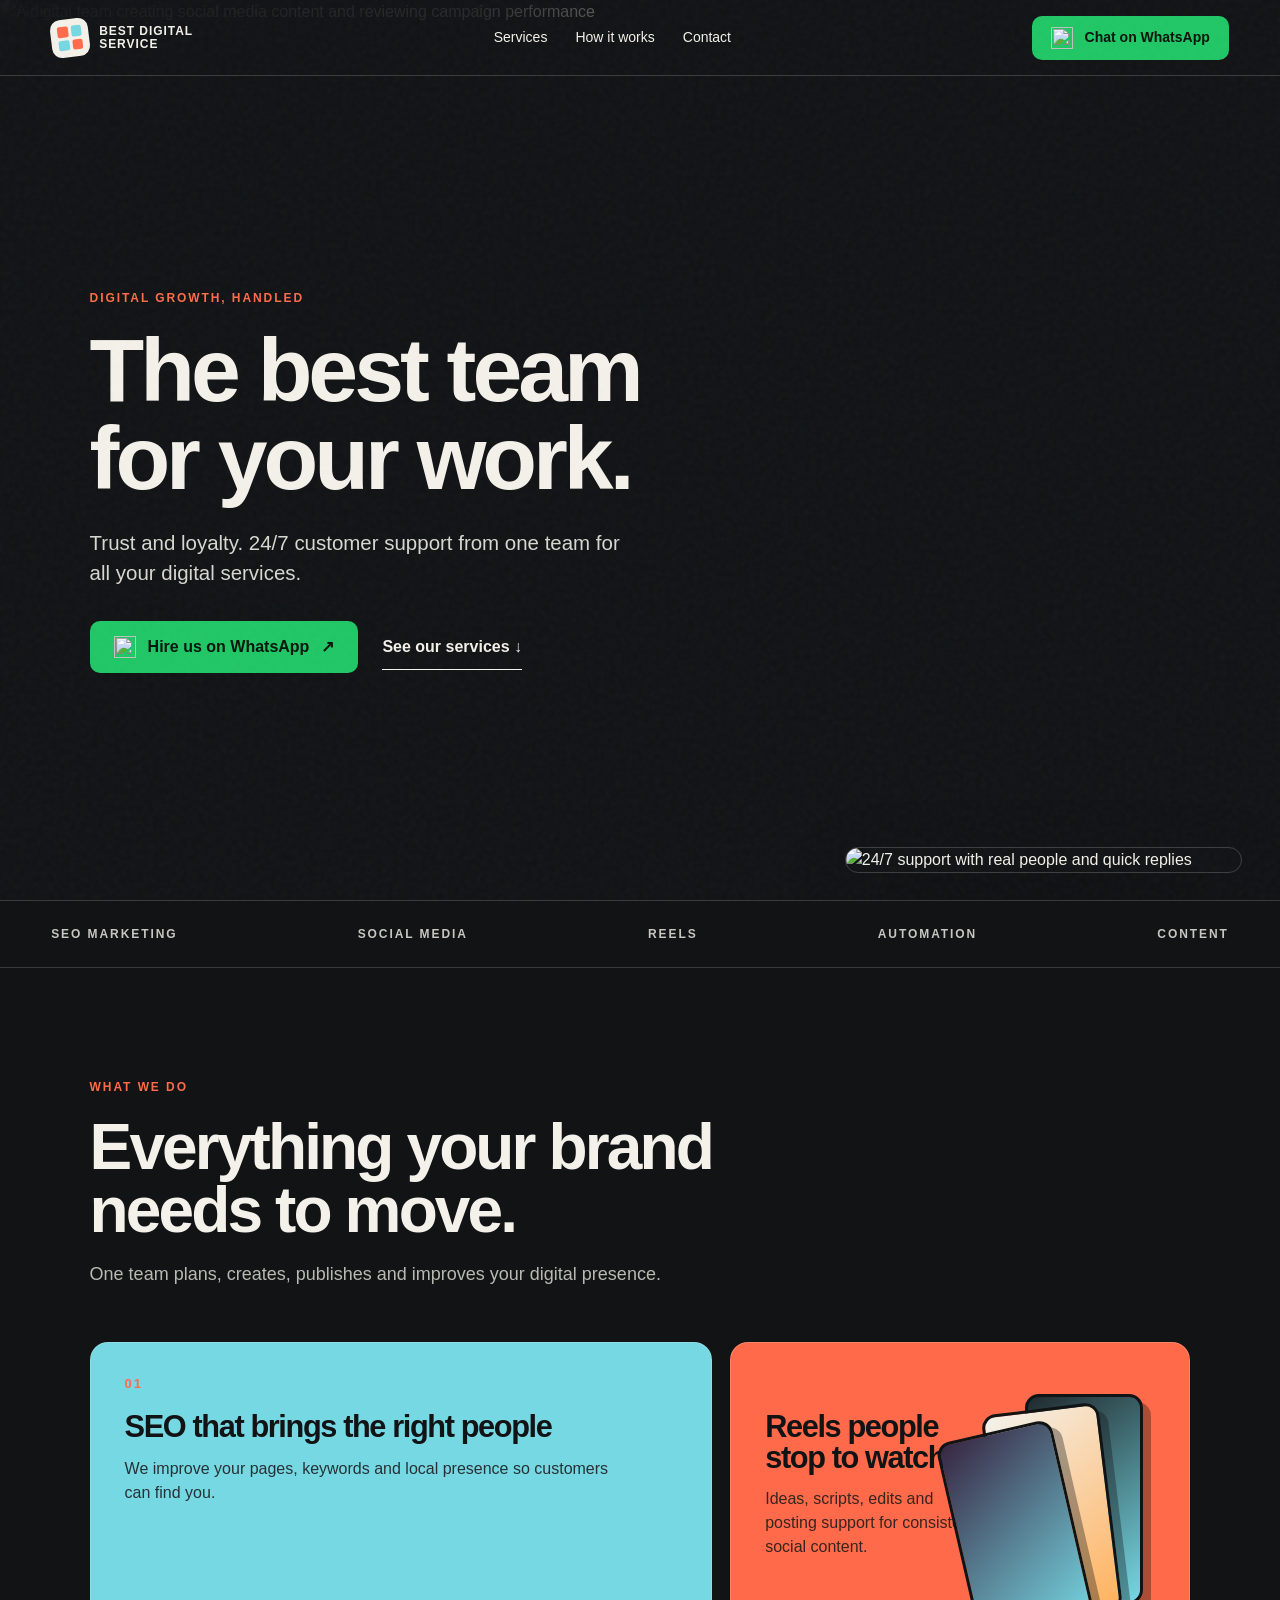
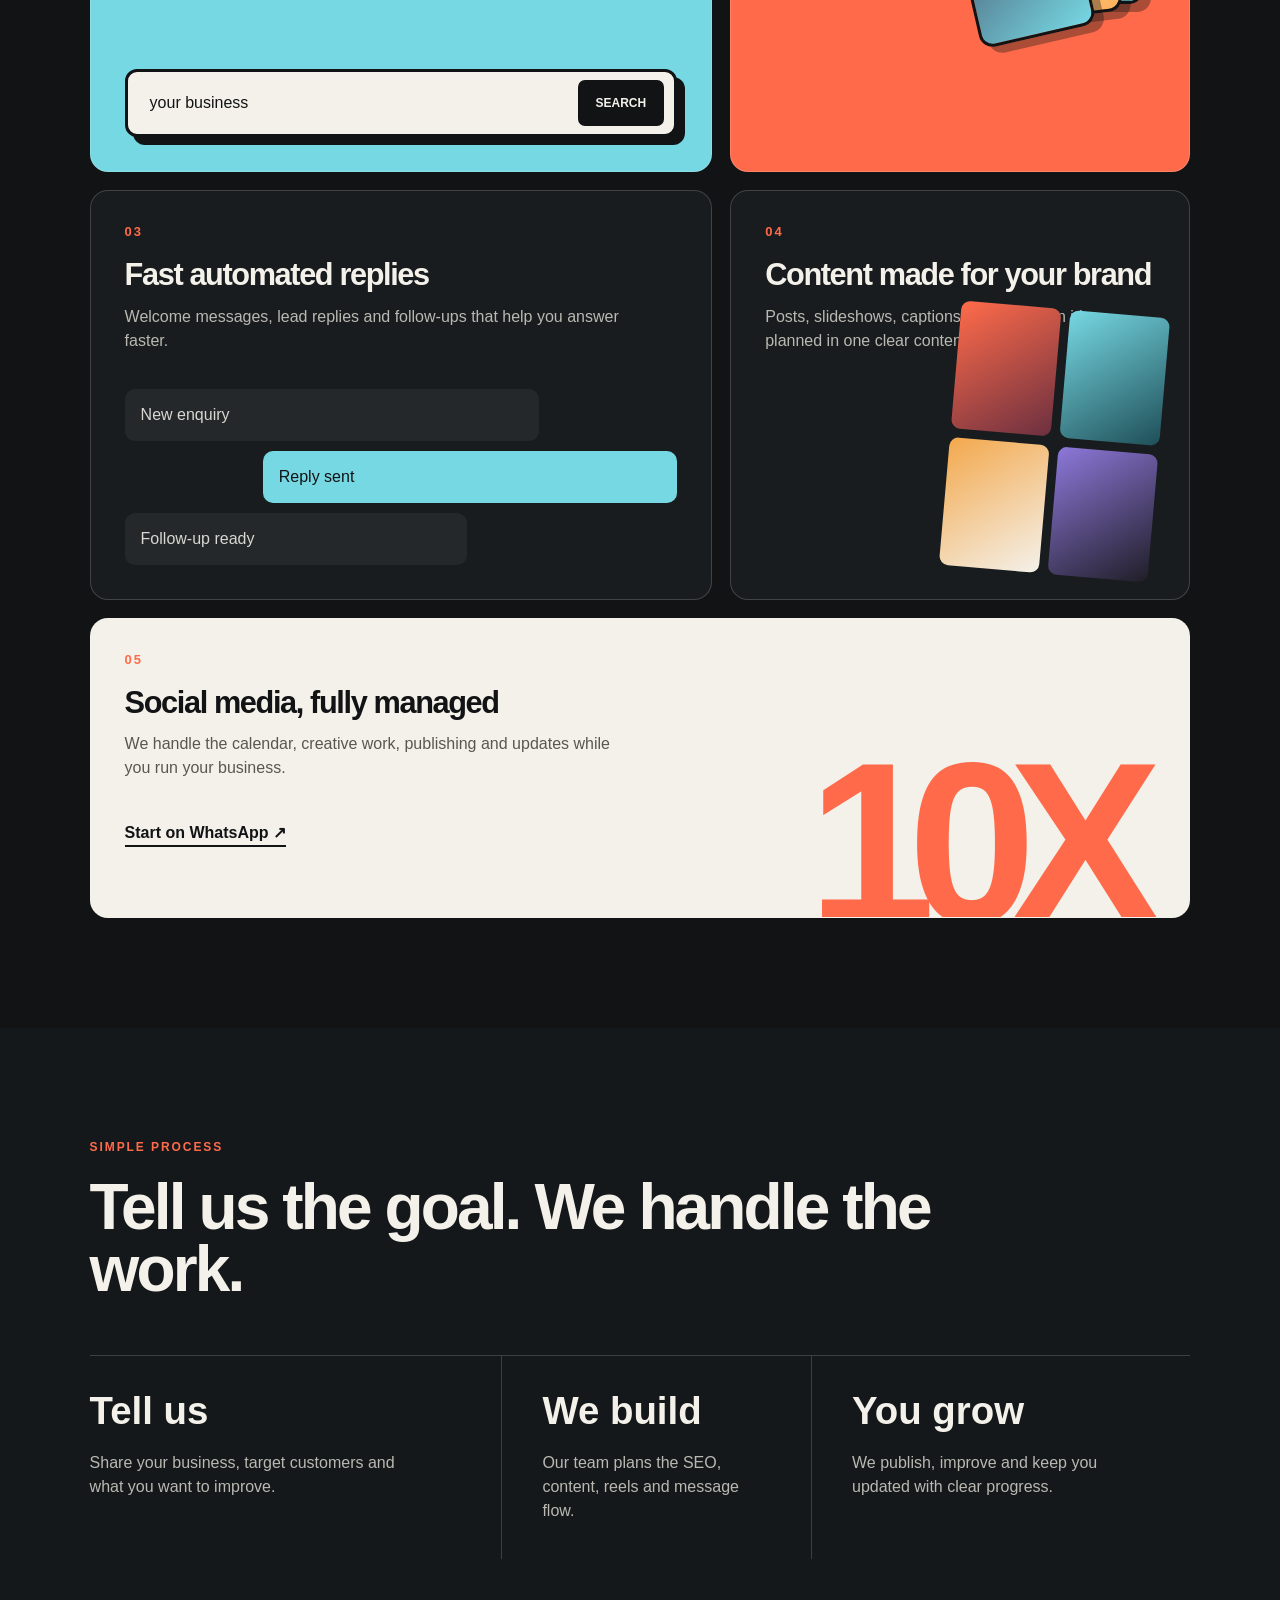
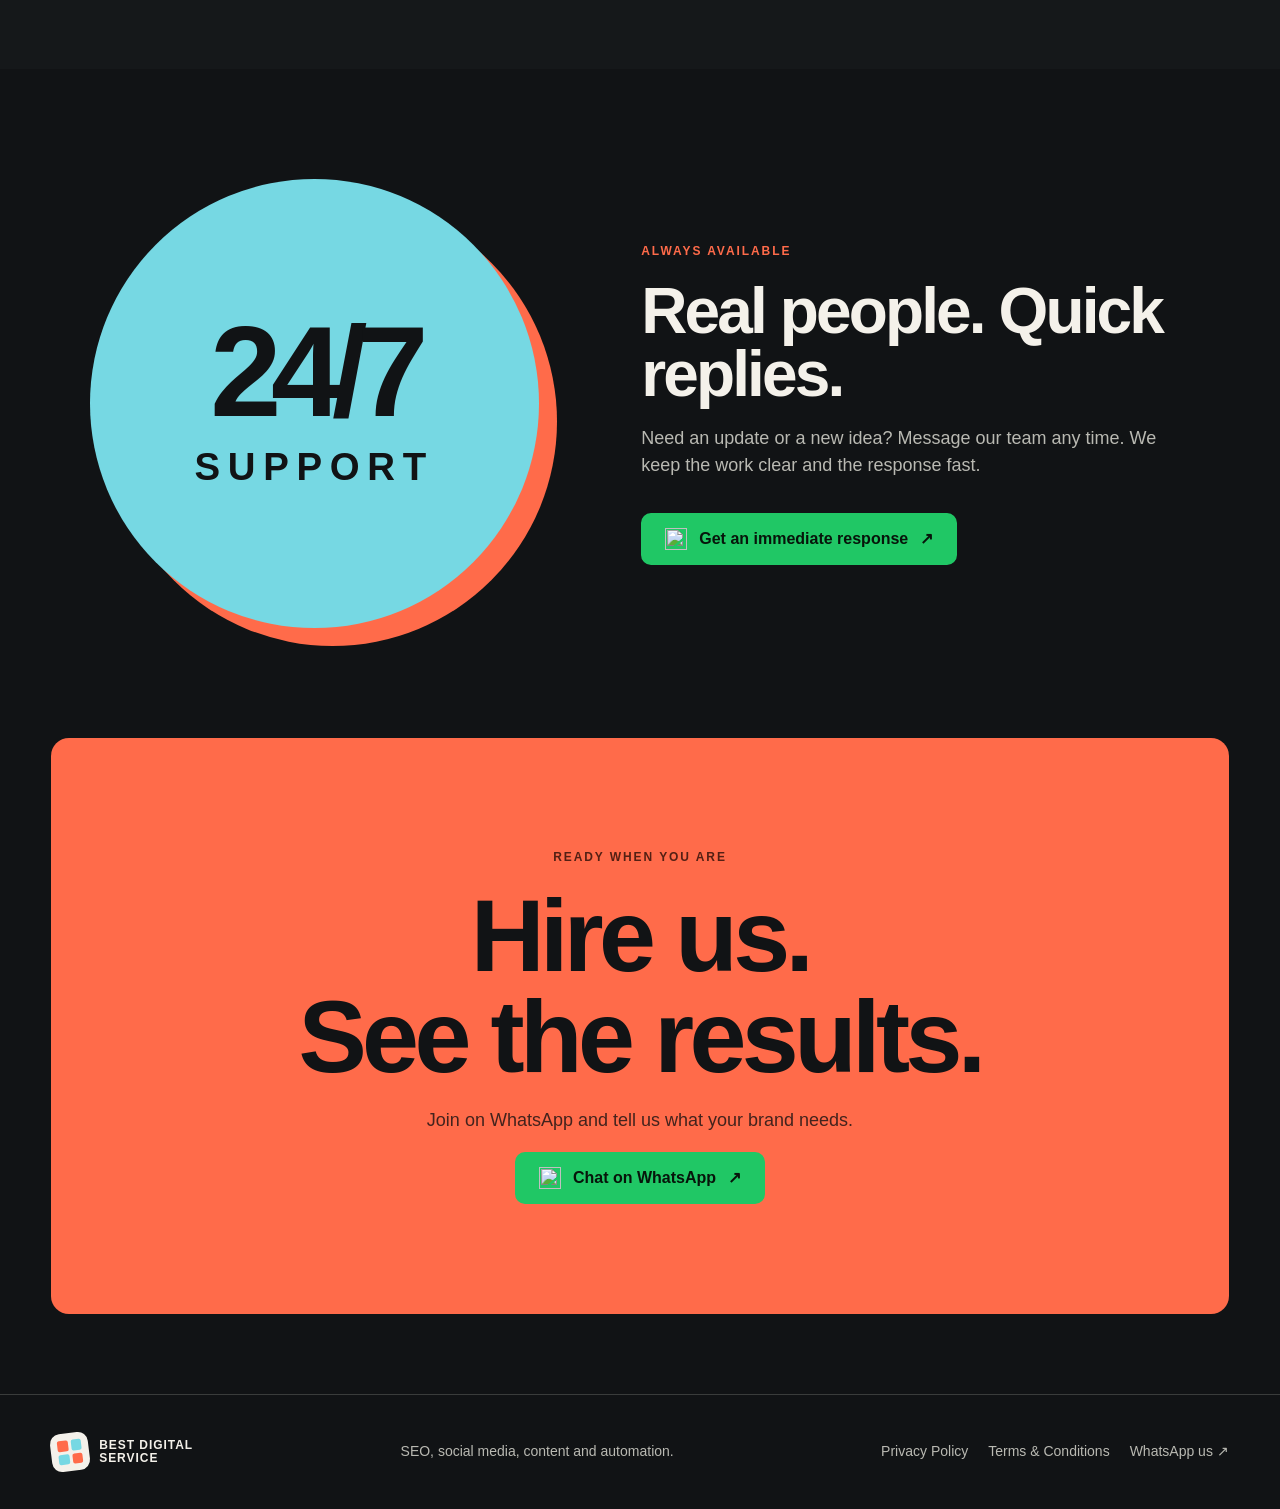
==== index.html @ 4e2afbb0 "Add files via upload" ====
<!doctype html>
<html lang="en">
<head>
  <!-- Google tag for bestdigitalsolution.shop -->
  <script async src="https://www.googletagmanager.com/gtag/js?id=AW-18480201971"></script>
  <script>
    window.dataLayer = window.dataLayer || [];
    function gtag(){dataLayer.push(arguments);}
    gtag('js', new Date());
    gtag('config', 'AW-18480201971');
  </script>
  <script src="tracking.js?v=2"></script>
  <meta charset="utf-8">
  <meta name="viewport" content="width=device-width,initial-scale=1">
  <meta name="description" content="SEO, social media, reels, content and automated messages managed by one reliable digital team.">
  <meta name="theme-color" content="#111315">
  <title>Best Digital Service | SEO, Social Media & Content</title>
  <link rel="preload" href="assets/team-studio.jpg" as="image">
  <link rel="stylesheet" href="styles.css">
</head>
<body>
  <a class="skip-link" href="#main">Skip to content</a>
  <header class="site-header">
    <a class="brand" href="#top" aria-label="Best Digital Service home">
      <span class="brand-mark" aria-hidden="true"><i></i><i></i><i></i><i></i></span>
      <span>BEST DIGITAL<br>SERVICE</span>
    </a>
    <nav aria-label="Main navigation">
      <a href="#services">Services</a>
      <a href="#process">How it works</a>
      <a href="#contact">Contact</a>
    </nav>
    <a class="button whatsapp button-small" href="https://wa.link/mahadev2" target="_blank" rel="noopener" onclick="gtag_report_conversion()"><img src="assets/whatsapp.svg" alt=""> Chat on WhatsApp</a>
  </header>

  <main id="main">
    <section class="hero" id="top">
      <img class="hero-photo" src="assets/team-studio.jpg" alt="A digital team creating social media content and reviewing campaign performance">
      <div class="hero-shade" aria-hidden="true"></div>
      <div class="hero-copy">
        <p class="eyebrow">Digital growth, handled</p>
        <h1>The best team<br>for your work.</h1>
        <p>Trust and loyalty. 24/7 customer support from one team for all your digital services.</p>
        <div class="hero-actions">
          <a class="button whatsapp" href="https://wa.link/mahadev2" target="_blank" rel="noopener" onclick="gtag_report_conversion()"><img src="assets/whatsapp.svg" alt=""> Hire us on WhatsApp <span aria-hidden="true">↗</span></a>
          <a class="text-link" href="#services">See our services <span aria-hidden="true">↓</span></a>
        </div>
      </div>
      <img class="support-preview" src="assets/support-front.jpg" alt="24/7 support with real people and quick replies">
    </section>

    <section class="service-index" aria-label="Our main services">
      <span>SEO MARKETING</span>
      <span>SOCIAL MEDIA</span>
      <span>REELS</span>
      <span>AUTOMATION</span>
      <span>CONTENT</span>
    </section>

    <section class="section services" id="services">
      <div class="section-title">
        <p class="eyebrow">What we do</p>
        <h2>Everything your brand needs to move.</h2>
        <p>One team plans, creates, publishes and improves your digital presence.</p>
      </div>
      <div class="service-grid">
        <article class="tile tile-seo reveal">
          <div class="tile-num">01</div>
          <h3>SEO that brings the right people</h3>
          <p>We improve your pages, keywords and local presence so customers can find you.</p>
          <div class="search-visual" aria-hidden="true">
            <span>your business</span><b>SEARCH</b>
          </div>
        </article>
        <article class="tile tile-reels reveal">
          <div class="tile-copy">
            <div class="tile-num">02</div>
            <h3>Reels people stop to watch</h3>
            <p>Ideas, scripts, edits and posting support for consistent social content.</p>
          </div>
          <div class="reel-stack" aria-hidden="true"><i></i><i></i><i></i></div>
        </article>
        <article class="tile tile-auto reveal">
          <div class="tile-num">03</div>
          <h3>Fast automated replies</h3>
          <p>Welcome messages, lead replies and follow-ups that help you answer faster.</p>
          <div class="chat-visual" aria-hidden="true">
            <span>New enquiry</span><span>Reply sent</span><span>Follow-up ready</span>
          </div>
        </article>
        <article class="tile tile-content reveal">
          <div class="tile-num">04</div>
          <h3>Content made for your brand</h3>
          <p>Posts, slideshows, captions and campaign ideas, planned in one clear content system.</p>
          <div class="poster-grid" aria-hidden="true"><span></span><span></span><span></span><span></span></div>
        </article>
        <article class="tile tile-social reveal">
          <div class="tile-num">05</div>
          <h3>Social media, fully managed</h3>
          <p>We handle the calendar, creative work, publishing and updates while you run your business.</p>
          <a class="tile-link" href="https://wa.link/mahadev2" target="_blank" rel="noopener" onclick="gtag_report_conversion()">Start on WhatsApp ↗</a>
        </article>
      </div>
    </section>

    <section class="section process" id="process">
      <div class="section-title compact">
        <p class="eyebrow">Simple process</p>
        <h2>Tell us the goal. We handle the work.</h2>
      </div>
      <div class="steps">
        <article><strong>Tell us</strong><p>Share your business, target customers and what you want to improve.</p></article>
        <article><strong>We build</strong><p>Our team plans the SEO, content, reels and message flow.</p></article>
        <article><strong>You grow</strong><p>We publish, improve and keep you updated with clear progress.</p></article>
      </div>
    </section>

    <section class="section support">
      <div class="support-visual" aria-hidden="true">
        <span class="support-big">24/7</span>
        <span class="support-line">SUPPORT</span>
      </div>
      <div class="support-copy">
        <p class="eyebrow">Always available</p>
        <h2>Real people. Quick replies.</h2>
        <p>Need an update or a new idea? Message our team any time. We keep the work clear and the response fast.</p>
        <a class="button whatsapp" href="https://wa.link/mahadev2" target="_blank" rel="noopener" onclick="gtag_report_conversion()"><img src="assets/whatsapp.svg" alt=""> Get an immediate response <span aria-hidden="true">↗</span></a>
      </div>
    </section>

    <section class="section final-cta" id="contact">
      <p class="eyebrow">Ready when you are</p>
      <h2>Hire us.<br>See the results.</h2>
      <p>Join on WhatsApp and tell us what your brand needs.</p>
      <a class="button whatsapp" href="https://wa.link/mahadev2" target="_blank" rel="noopener" onclick="gtag_report_conversion()"><img src="assets/whatsapp.svg" alt=""> Chat on WhatsApp <span aria-hidden="true">↗</span></a>
    </section>
  </main>

  <footer>
    <a class="brand" href="#top"><span class="brand-mark" aria-hidden="true"><i></i><i></i><i></i><i></i></span><span>BEST DIGITAL<br>SERVICE</span></a>
    <p>SEO, social media, content and automation.</p>
    <div class="legal-links"><a href="privacy.html">Privacy Policy</a><a href="terms.html">Terms & Conditions</a><a href="https://wa.link/mahadev2" target="_blank" rel="noopener" onclick="gtag_report_conversion()">WhatsApp us ↗</a></div>
  </footer>
  <a class="mobile-whatsapp" href="https://wa.link/mahadev2" target="_blank" rel="noopener" onclick="gtag_report_conversion()"><img src="assets/whatsapp.svg" alt=""> Chat on WhatsApp <span aria-hidden="true">↗</span></a>
  <script src="script.js"></script>
</body>
</html>
---- styles.css ----
:root{--ink:#111315;--ink-2:#191c1f;--paper:#f4f1ea;--muted:#b9b9b2;--coral:#ff6b4a;--cyan:#76d8e3;--line:rgba(244,241,234,.18);--radius:18px;--shadow:0 24px 70px rgba(0,0,0,.22)}
*{box-sizing:border-box}
html{scroll-behavior:smooth}
body{margin:0;background:var(--ink);color:var(--paper);font-family:"Segoe UI",Arial,sans-serif;font-size:16px;line-height:1.5}
body:before{content:"";position:fixed;inset:0;pointer-events:none;z-index:9;opacity:.035;background-image:url("data:image/svg+xml,%3Csvg viewBox='0 0 180 180' xmlns='http://www.w3.org/2000/svg'%3E%3Cfilter id='n'%3E%3CfeTurbulence type='fractalNoise' baseFrequency='.9' numOctaves='2' stitchTiles='stitch'/%3E%3C/filter%3E%3Crect width='100%25' height='100%25' filter='url(%23n)'/%3E%3C/svg%3E")}
a{color:inherit;text-decoration:none}
.skip-link{position:fixed;left:16px;top:-60px;background:var(--paper);color:var(--ink);padding:12px 16px;z-index:20}.skip-link:focus{top:12px}
.site-header{height:76px;display:flex;align-items:center;justify-content:space-between;gap:32px;padding:0 4vw;border-bottom:1px solid var(--line);position:absolute;z-index:5;width:100%}
.brand{display:flex;align-items:center;gap:10px;font-weight:800;font-size:12px;line-height:1.05;letter-spacing:.08em}
.brand-mark{display:grid;grid-template-columns:repeat(2,1fr);gap:3px;width:38px;height:38px;padding:7px;background:var(--paper);border-radius:10px;transform:rotate(-7deg)}
.brand-mark i{display:block;border-radius:2px;background:var(--coral)}.brand-mark i:nth-child(2),.brand-mark i:nth-child(3){background:var(--cyan)}
nav{display:flex;gap:28px;font-size:14px}nav a,footer>a{transition:color .2s ease}nav a:hover,footer>a:hover{color:var(--coral)}
.button{display:inline-flex;align-items:center;justify-content:center;gap:12px;min-height:52px;padding:0 22px;background:var(--coral);color:var(--ink);border:2px solid var(--coral);border-radius:10px;font-weight:800;transition:transform .2s ease,background .2s ease;cursor:pointer}
.button:hover{transform:translateY(-2px);background:#ff8065}.button:focus-visible,a:focus-visible{outline:3px solid var(--cyan);outline-offset:4px}
.button img,.mobile-whatsapp img{width:22px;height:22px}.button.whatsapp{background:#20c765;border-color:#20c765;color:#07150b}.button.whatsapp:hover{background:#2bd873}
.button-small{min-height:44px;padding:0 17px;font-size:14px}
.hero{position:relative;min-height:100dvh;display:grid;align-items:center;overflow:hidden}
.hero-photo{position:absolute;inset:0;width:100%;height:100%;object-fit:cover;object-position:center}
.hero-shade{position:absolute;inset:0;background:linear-gradient(90deg,rgba(17,19,21,.98) 0%,rgba(17,19,21,.9) 37%,rgba(17,19,21,.16) 72%),linear-gradient(0deg,rgba(17,19,21,.68),transparent 45%)}
.hero-copy{position:relative;z-index:2;width:min(650px,53vw);padding:132px 0 70px 7vw}
.eyebrow{margin:0 0 20px;text-transform:uppercase;letter-spacing:.16em;font-size:12px;font-weight:800;color:var(--coral)}
h1,h2,h3,p{margin-top:0}h1,h2,h3{font-family:"Arial Black","Segoe UI",sans-serif;letter-spacing:-.045em;line-height:.98}
h1{font-size:clamp(3.15rem,7vw,7.2rem);margin-bottom:25px}
.hero-copy>p:not(.eyebrow){max-width:540px;color:#d8d7d1;font-size:clamp(1.05rem,1.6vw,1.3rem);margin-bottom:32px}
.hero-actions{display:flex;align-items:center;gap:24px}.text-link{font-weight:700;border-bottom:1px solid currentColor;padding:10px 0}
.support-preview{position:absolute;z-index:3;right:3vw;bottom:3vh;width:min(420px,31vw);border:1px solid rgba(255,255,255,.18);border-radius:16px;box-shadow:var(--shadow)}
.service-index{display:flex;justify-content:space-between;gap:24px;padding:24px 4vw;border-block:1px solid var(--line);color:#c8c6c0;font-size:12px;letter-spacing:.16em;font-weight:800;overflow:auto}
.section{padding:110px 7vw}.section-title{max-width:720px;margin-bottom:54px}.section-title h2,.support h2,.final-cta h2{font-size:clamp(2.4rem,5vw,5.5rem);margin-bottom:20px}.section-title>p:last-child,.support-copy>p:not(.eyebrow),.final-cta>p:not(.eyebrow){color:var(--muted);font-size:18px;max-width:610px}
.service-grid{display:grid;grid-template-columns:1.15fr .85fr;gap:18px}
.tile{position:relative;overflow:hidden;min-height:320px;padding:34px;background:var(--ink-2);border:1px solid var(--line);border-radius:var(--radius)}
.tile h3{font-size:clamp(1.55rem,2.4vw,2.65rem);max-width:550px;margin:22px 0 14px}.tile p{max-width:500px;color:var(--muted)}.tile-num{font:800 13px/1 Arial;letter-spacing:.15em;color:var(--coral)}
.tile-seo{min-height:430px;background:var(--cyan);color:var(--ink)}.tile-seo p{color:#273135}.tile-reels{background:var(--coral);color:var(--ink);display:grid;grid-template-columns:1fr .8fr}.tile-reels p{color:#39241f}
.tile-auto{grid-column:span 1}.tile-content{min-height:390px}.tile-social{grid-column:1/-1;min-height:300px;background:var(--paper);color:var(--ink);padding-right:40%}.tile-social p{color:#575752}
.search-visual{position:absolute;left:34px;right:34px;bottom:34px;background:var(--paper);border:3px solid var(--ink);border-radius:12px;min-height:68px;display:flex;align-items:center;justify-content:space-between;padding:0 10px 0 22px;box-shadow:8px 8px 0 var(--ink)}.search-visual b{background:var(--ink);color:var(--paper);padding:14px 18px;border-radius:7px;font-size:12px}
.reel-stack{position:relative;min-height:260px}.reel-stack i{position:absolute;width:118px;height:210px;right:12px;top:17px;border-radius:14px;border:3px solid var(--ink);background:linear-gradient(145deg,#202a2e,#76d8e3);box-shadow:8px 8px 0 rgba(17,19,21,.35)}.reel-stack i:nth-child(2){transform:translate(-32px,14px) rotate(-7deg);background:linear-gradient(145deg,#f4f1ea,#ffb15c)}.reel-stack i:nth-child(3){transform:translate(-68px,35px) rotate(-13deg);background:linear-gradient(145deg,#382642,#76d8e3)}
.chat-visual{display:flex;flex-direction:column;gap:10px;margin-top:36px}.chat-visual span{padding:14px 16px;border-radius:10px;background:#24282b;width:75%;color:#d8d7d1}.chat-visual span:nth-child(2){margin-left:auto;background:var(--cyan);color:var(--ink)}.chat-visual span:nth-child(3){width:62%}
.poster-grid{position:absolute;right:30px;bottom:24px;display:grid;grid-template-columns:100px 100px;gap:9px;transform:rotate(5deg)}.poster-grid span{display:block;aspect-ratio:.78;border-radius:9px;background:linear-gradient(145deg,var(--coral),#6c3040)}.poster-grid span:nth-child(2){background:linear-gradient(145deg,var(--cyan),#1f4f58)}.poster-grid span:nth-child(3){background:linear-gradient(145deg,#f3a84c,#f4f1ea)}.poster-grid span:nth-child(4){background:linear-gradient(145deg,#8d78da,#201e28)}
.tile-link{display:inline-block;margin-top:25px;font-weight:800;border-bottom:2px solid var(--ink)}.tile-social:after{content:"10X";position:absolute;right:5%;bottom:-14%;font:900 clamp(7rem,18vw,17rem)/1 Arial;color:var(--coral);letter-spacing:-.12em}
.process{background:#15181a}.compact{max-width:850px}.steps{display:grid;grid-template-columns:1.2fr .9fr 1.1fr;gap:0;border-top:1px solid var(--line)}.steps article{padding:36px 40px 20px 0;min-height:190px;border-right:1px solid var(--line)}.steps article+article{padding-left:40px}.steps article:last-child{border-right:0}.steps strong{font:800 clamp(1.7rem,3vw,3rem)/1 "Arial Black",Arial}.steps p{color:var(--muted);max-width:340px;margin-top:20px}
.support{display:grid;grid-template-columns:.9fr 1.1fr;gap:8vw;align-items:center}.support-visual{aspect-ratio:1;max-width:520px;border-radius:50%;display:grid;place-content:center;text-align:center;background:var(--cyan);color:var(--ink);box-shadow:18px 18px 0 var(--coral)}.support-big{font:900 clamp(5rem,10vw,10rem)/.8 Arial;letter-spacing:-.08em}.support-line{font:900 clamp(1.3rem,3vw,2.5rem)/1 Arial;letter-spacing:.2em;margin-top:24px}.support-copy .button{margin-top:16px}
.final-cta{margin:0 4vw 80px;border-radius:var(--radius);background:var(--coral);color:var(--ink);text-align:center}.final-cta .eyebrow{color:#542014}.final-cta h2{font-size:clamp(3.5rem,8vw,8rem)}.final-cta>p:not(.eyebrow){color:#43231d;margin-inline:auto}.button-dark{background:var(--ink);border-color:var(--ink);color:var(--paper);margin-top:16px}.button-dark:hover{background:#292d30}
footer{display:flex;align-items:center;justify-content:space-between;gap:30px;padding:38px 4vw;border-top:1px solid var(--line);color:var(--muted);font-size:14px}footer .brand{color:var(--paper)}footer p{margin:0}.legal-links{display:flex;gap:20px;align-items:center}.mobile-whatsapp{display:none}
.reveal{opacity:0;transform:translateY(22px);transition:opacity .55s cubic-bezier(.16,1,.3,1),transform .55s cubic-bezier(.16,1,.3,1)}.reveal.visible{opacity:1;transform:none}
@media(max-width:760px){
  body{padding-bottom:72px}.site-header{height:68px;padding:0 18px}.site-header nav,.site-header>.button{display:none}
  .hero{min-height:760px;align-items:end}.hero-photo{object-position:64% center}.hero-shade{background:linear-gradient(0deg,rgba(17,19,21,.98) 0%,rgba(17,19,21,.88) 50%,rgba(17,19,21,.18) 100%)}
  .hero-copy{width:100%;padding:96px 20px 262px}.hero-copy h1{font-size:clamp(3rem,14vw,4.7rem)}.hero-copy>p:not(.eyebrow){font-size:17px;max-width:360px}.hero-actions{align-items:flex-start;flex-direction:column;gap:12px}.button{width:100%}.support-preview{width:calc(100% - 40px);max-width:420px;left:20px;right:auto;bottom:24px;border-radius:12px}
  .service-index{padding-inline:20px}.section{padding:76px 20px}.section-title{margin-bottom:34px}.section-title h2,.support h2{font-size:clamp(2.4rem,11vw,3.6rem)}
  .service-grid{display:block}.tile{min-height:330px;margin-bottom:14px;padding:26px}.tile-reels{display:block}.reel-stack{margin-top:10px;min-height:220px}.reel-stack i{height:185px;width:104px}.tile-social{padding-right:26px;padding-bottom:145px}.tile-social:after{right:8%;bottom:-5%}
  .search-visual{left:24px;right:24px;bottom:26px}.poster-grid{opacity:.75}.steps{display:block}.steps article,.steps article+article{padding:28px 0;border-right:0;border-bottom:1px solid var(--line);min-height:0}.steps article:last-child{border-bottom:0}
  .support{display:flex;flex-direction:column;padding-top:40px}.support-visual{width:82%;margin-bottom:34px;box-shadow:10px 10px 0 var(--coral)}.support-copy .button{width:100%}
  .final-cta{margin:0 12px 50px;padding:64px 20px}.final-cta h2{font-size:clamp(3.4rem,16vw,5rem)}
  footer{display:block;text-align:center;padding:38px 20px}footer .brand{justify-content:center;margin-bottom:24px}footer p{margin-bottom:16px}.legal-links{flex-direction:column;gap:12px}.mobile-whatsapp{position:fixed;display:flex;gap:10px;z-index:8;bottom:10px;left:10px;right:10px;min-height:54px;align-items:center;justify-content:center;background:#20c765;color:#07160c;border-radius:10px;font-weight:900;box-shadow:0 10px 30px rgba(0,0,0,.35)}
}
@media(prefers-reduced-motion:reduce){html{scroll-behavior:auto}.reveal{opacity:1;transform:none;transition:none}.button{transition:none}}
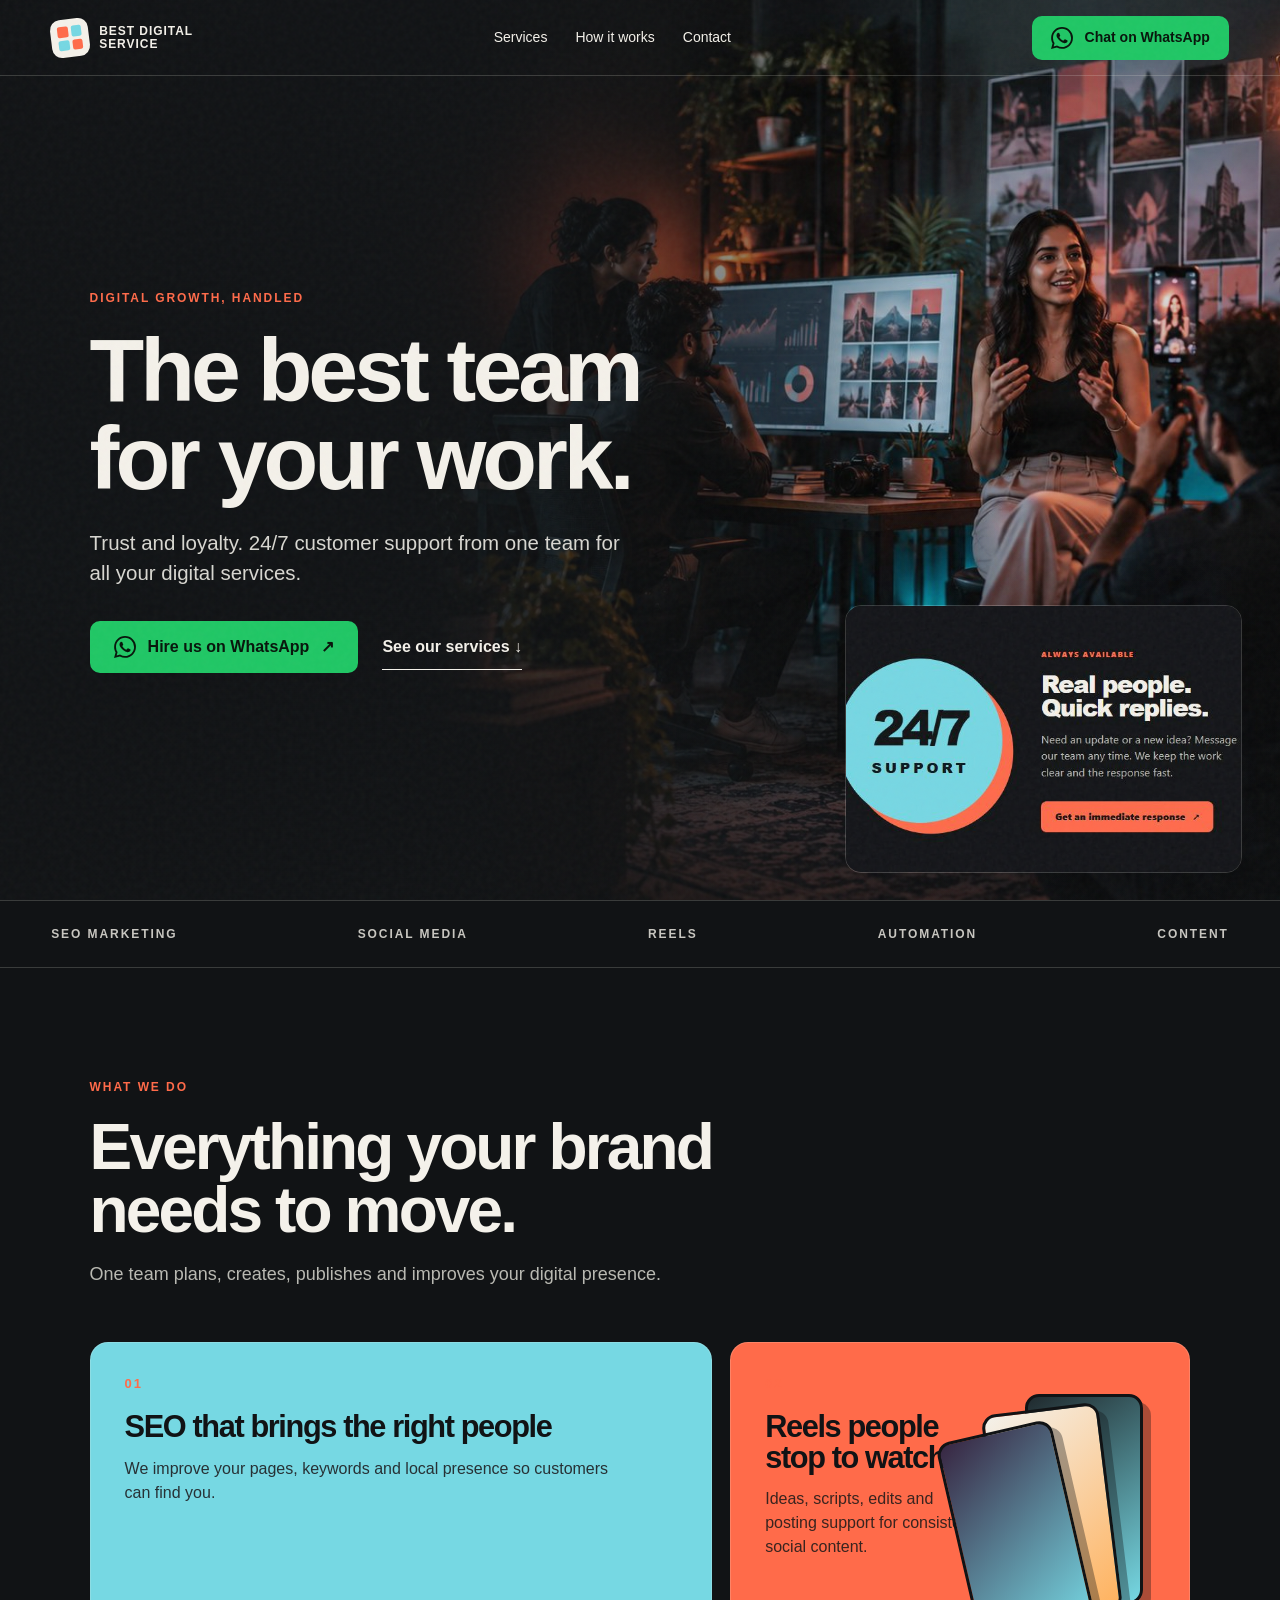
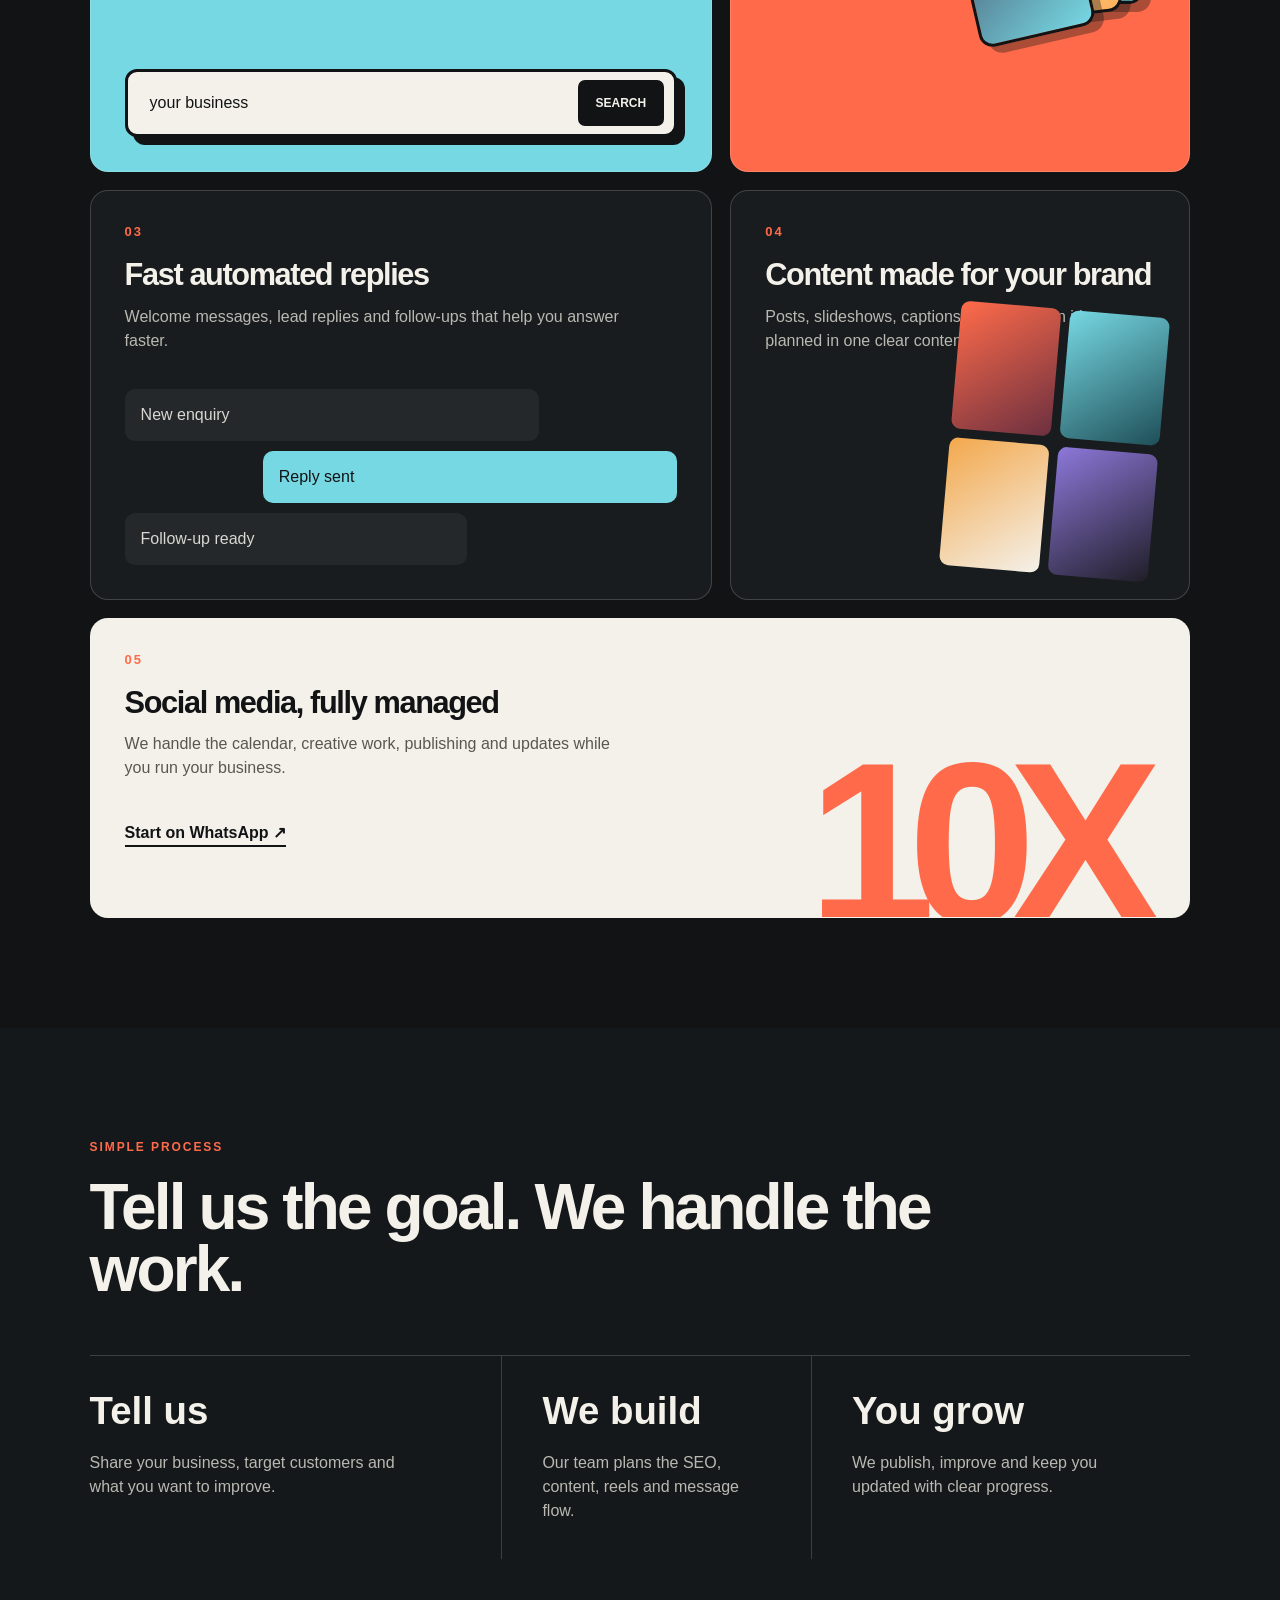
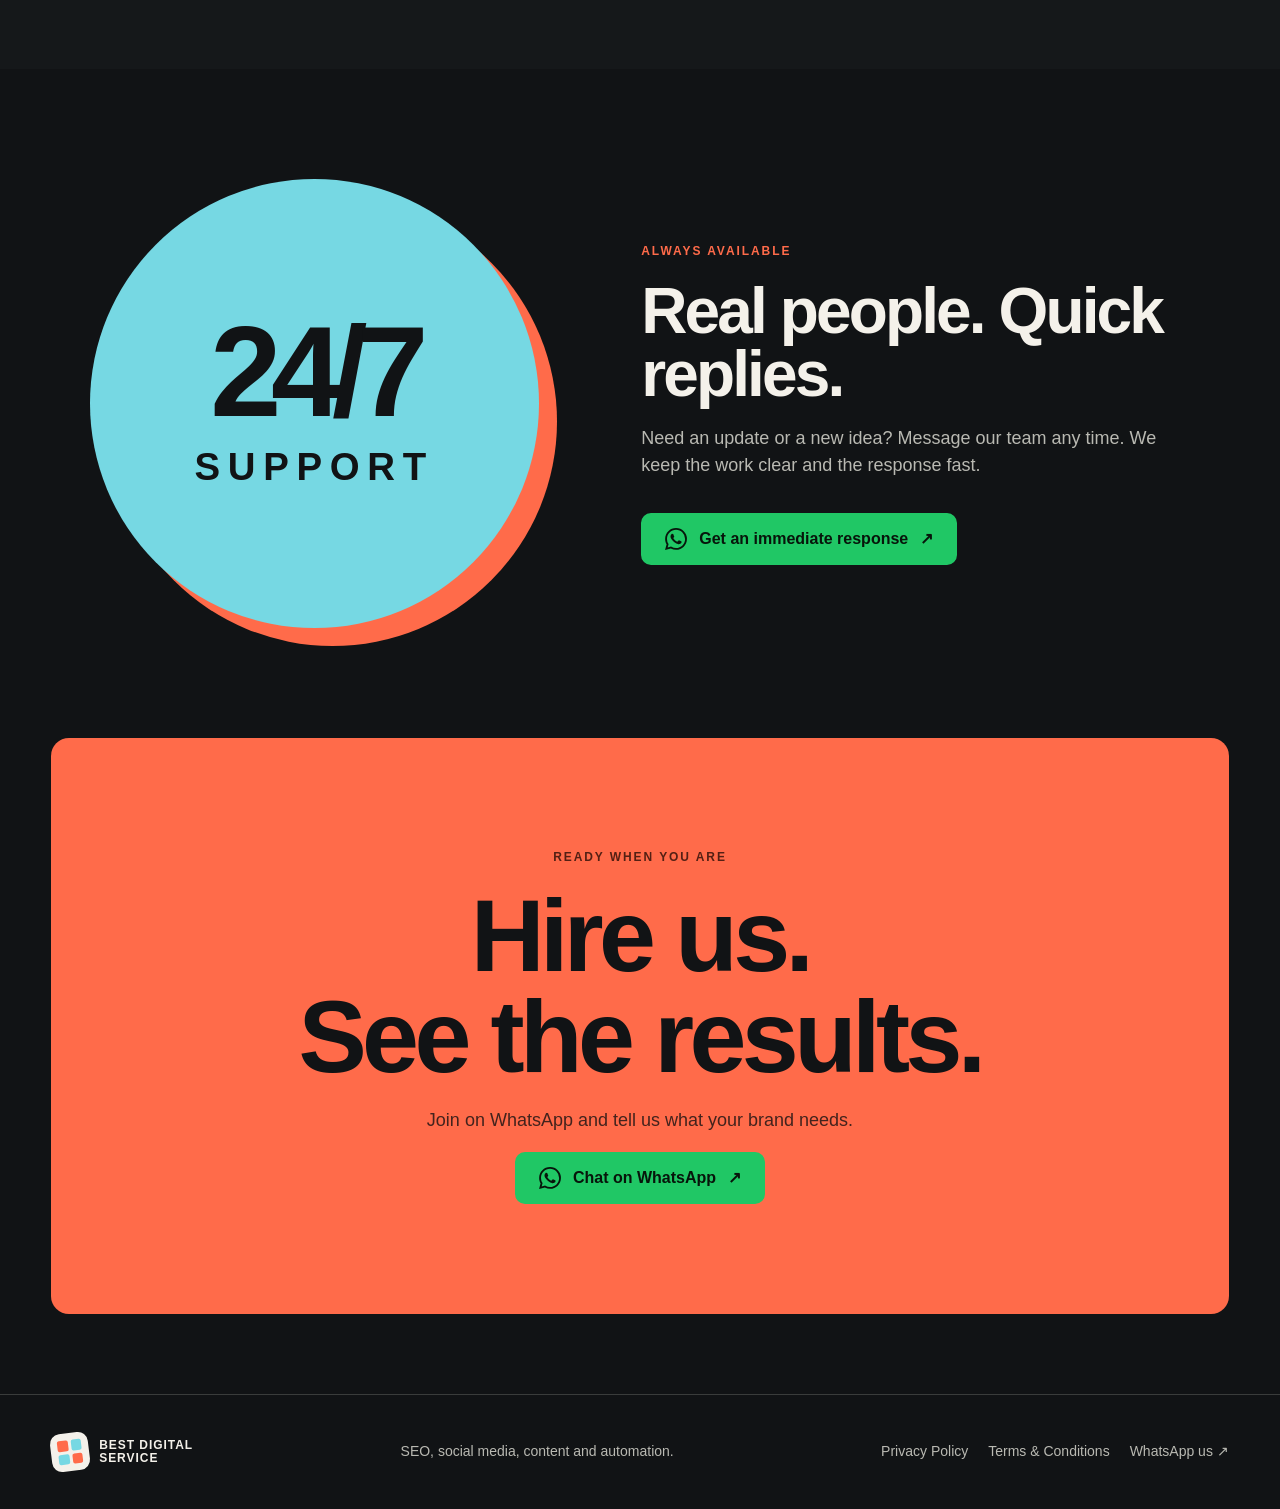
==== commit 80de1750: "Add files via upload" ====
--- a/index.html
+++ b/index.html
@@ -1,14 +1,6 @@
 <!doctype html>
 <html lang="en">
 <head>
-  <!-- Google tag for bestdigitalsolution.shop -->
-  <script async src="https://www.googletagmanager.com/gtag/js?id=AW-18480201971"></script>
-  <script>
-    window.dataLayer = window.dataLayer || [];
-    function gtag(){dataLayer.push(arguments);}
-    gtag('js', new Date());
-    gtag('config', 'AW-18480201971');
-  </script>
   <script src="tracking.js?v=2"></script>
   <meta charset="utf-8">
   <meta name="viewport" content="width=device-width,initial-scale=1">
